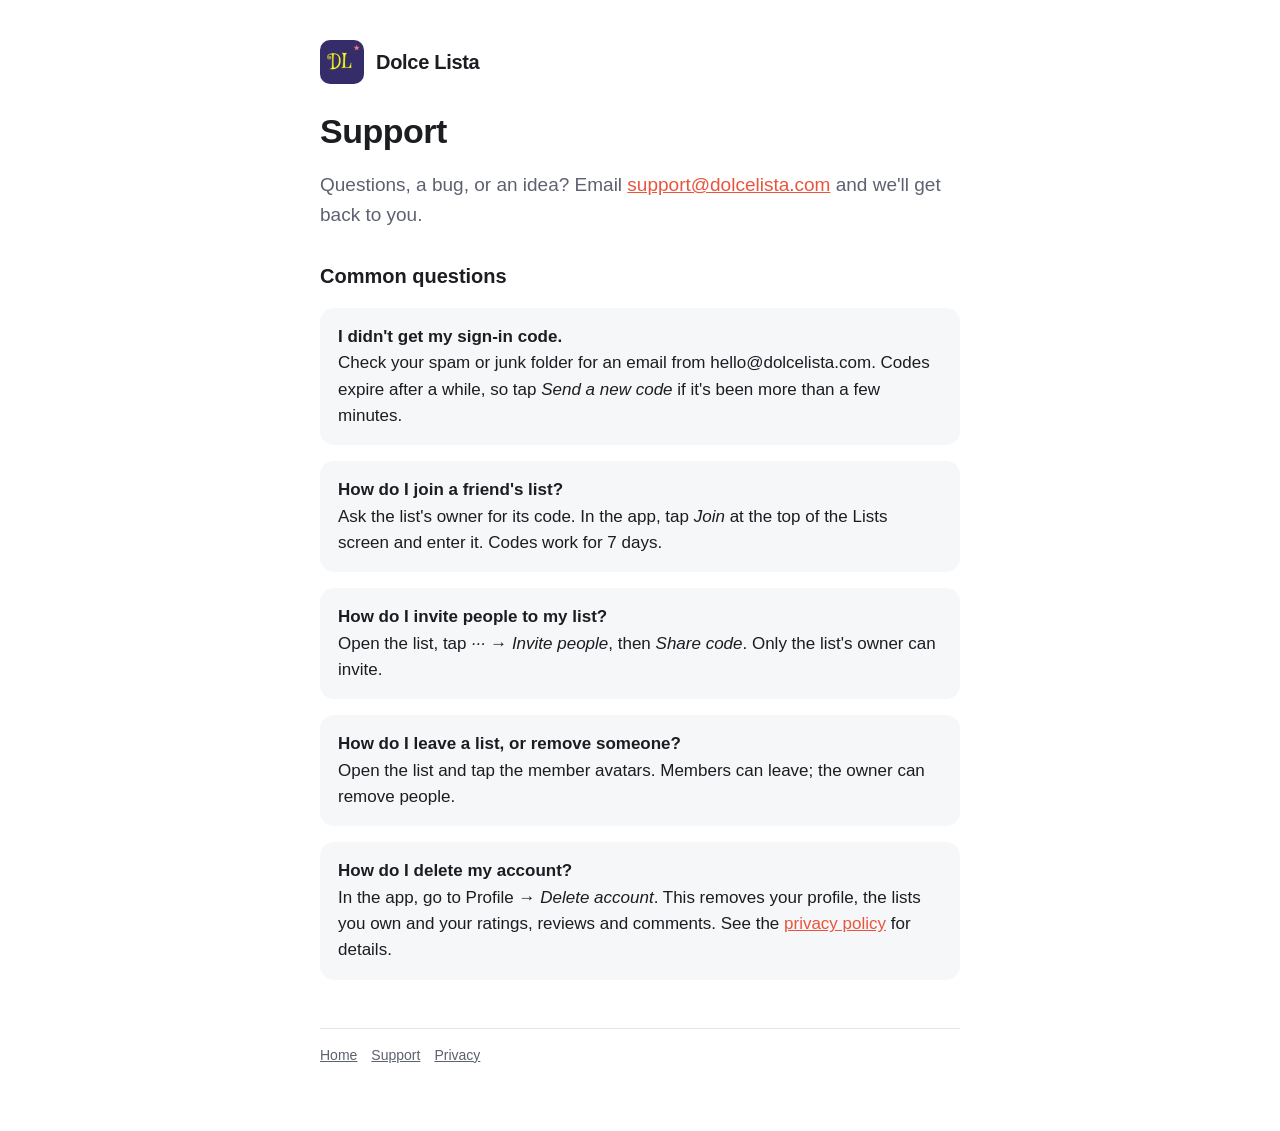
==== support/index.html @ 7cc390a2 "Dolce Lista website: home, privacy policy, support" ====
<!doctype html>
<html lang="en">
<head>
  <meta charset="utf-8">
  <meta name="viewport" content="width=device-width, initial-scale=1">
  <title>Support · Dolce Lista</title>
  <meta name="description" content="Help with Dolce Lista.">
  <link rel="icon" href="/icon.png">
  <link rel="stylesheet" href="/style.css">
</head>
<body>
<main>
  <header><img src="/icon.png" alt=""><a href="/">Dolce Lista</a></header>

  <h1>Support</h1>
  <p class="lede">Questions, a bug, or an idea? Email
  <a href="mailto:support@dolcelista.com">support@dolcelista.com</a> and we'll get back to you.</p>

  <h2>Common questions</h2>

  <div class="card">
    <p><b>I didn't get my sign-in code.</b><br>
    Check your spam or junk folder for an email from hello@dolcelista.com. Codes expire after a while, so tap
    <i>Send a new code</i> if it's been more than a few minutes.</p>
  </div>

  <div class="card">
    <p><b>How do I join a friend's list?</b><br>
    Ask the list's owner for its code. In the app, tap <i>Join</i> at the top of the Lists screen and enter it.
    Codes work for 7 days.</p>
  </div>

  <div class="card">
    <p><b>How do I invite people to my list?</b><br>
    Open the list, tap <i>···</i> → <i>Invite people</i>, then <i>Share code</i>. Only the list's owner can invite.</p>
  </div>

  <div class="card">
    <p><b>How do I leave a list, or remove someone?</b><br>
    Open the list and tap the member avatars. Members can leave; the owner can remove people.</p>
  </div>

  <div class="card">
    <p><b>How do I delete my account?</b><br>
    In the app, go to Profile → <i>Delete account</i>. This removes your profile, the lists you own and your
    ratings, reviews and comments. See the <a href="/privacy/">privacy policy</a> for details.</p>
  </div>

  <footer><a href="/">Home</a><a href="/support/">Support</a><a href="/privacy/">Privacy</a></footer>
</main>
</body>
</html>
---- style.css ----
:root {
  --ink: #1c1d21; --muted: #5d6170; --faint: #9a9eab; --line: #e3e5ea;
  --bg: #ffffff; --panel: #f6f7f9; --accent: #e8553d;
}
@media (prefers-color-scheme: dark) {
  :root {
    --ink: #f2f3f5; --muted: #a9adb9; --faint: #6f7380; --line: #2c2e35;
    --bg: #111214; --panel: #1c1d21; --accent: #f06a52;
  }
}
* { box-sizing: border-box; }
body {
  margin: 0; background: var(--bg); color: var(--ink);
  font: 17px/1.55 -apple-system, BlinkMacSystemFont, "Segoe UI", Helvetica, Arial, sans-serif;
}
main { max-width: 680px; margin: 0 auto; padding: 40px 20px 64px; }
header { display: flex; align-items: center; gap: 12px; margin-bottom: 28px; }
header img { width: 44px; height: 44px; border-radius: 10px; }
header a { color: var(--ink); text-decoration: none; font-weight: 800; font-size: 20px; letter-spacing: -0.3px; }
h1 { font-size: 34px; line-height: 1.15; letter-spacing: -0.5px; margin: 0 0 8px; }
h2 { font-size: 20px; margin: 32px 0 8px; }
p, li { color: var(--ink); }
.lede { color: var(--muted); font-size: 19px; }
.muted { color: var(--muted); }
a { color: var(--accent); }
ul { padding-left: 22px; }
li { margin: 4px 0; }
.card { background: var(--panel); border-radius: 14px; padding: 16px 18px; margin: 16px 0; }
.card p { margin: 0; }
footer { margin-top: 48px; padding-top: 16px; border-top: 1px solid var(--line); color: var(--faint); font-size: 14px; }
footer a { color: var(--muted); margin-right: 14px; }
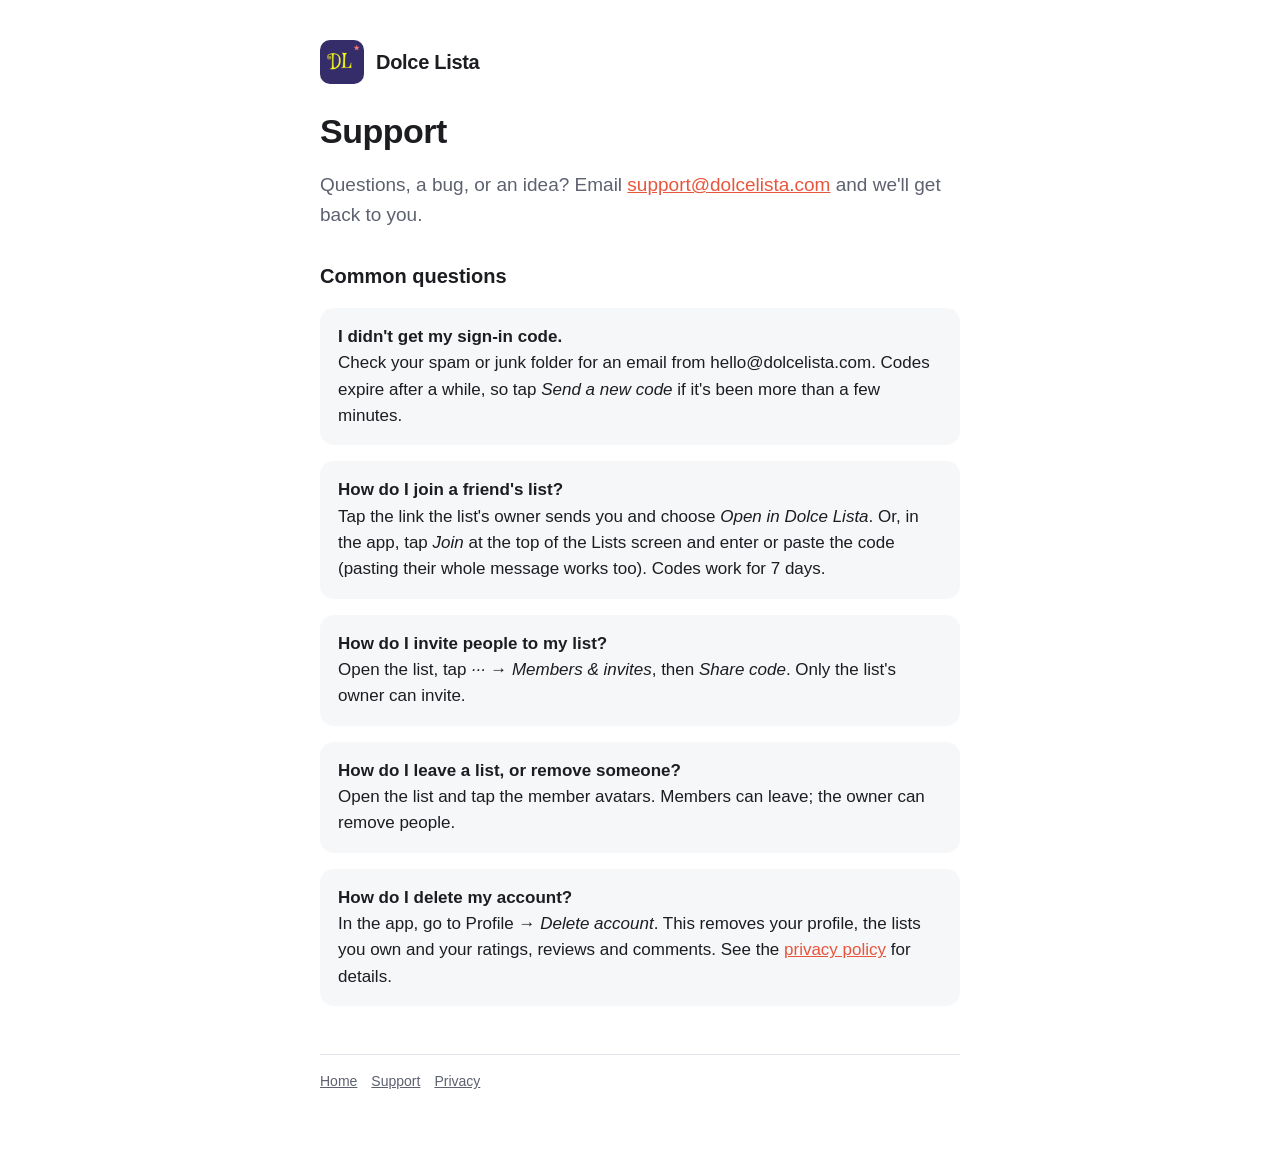
==== commit 1d2a4785: "Join page for invite links; Support FAQ for links and pasting Co-Authored-By: Claude Opus 5.5 <norep" ====
--- a/support/index.html
+++ b/support/index.html
@@ -26,13 +26,14 @@
 
   <div class="card">
     <p><b>How do I join a friend's list?</b><br>
-    Ask the list's owner for its code. In the app, tap <i>Join</i> at the top of the Lists screen and enter it.
-    Codes work for 7 days.</p>
+    Tap the link the list's owner sends you and choose <i>Open in Dolce Lista</i>. Or, in the app, tap <i>Join</i>
+    at the top of the Lists screen and enter or paste the code (pasting their whole message works too). Codes work
+    for 7 days.</p>
   </div>
 
   <div class="card">
     <p><b>How do I invite people to my list?</b><br>
-    Open the list, tap <i>···</i> → <i>Invite people</i>, then <i>Share code</i>. Only the list's owner can invite.</p>
+    Open the list, tap <i>···</i> → <i>Members &amp; invites</i>, then <i>Share code</i>. Only the list's owner can invite.</p>
   </div>
 
   <div class="card">
